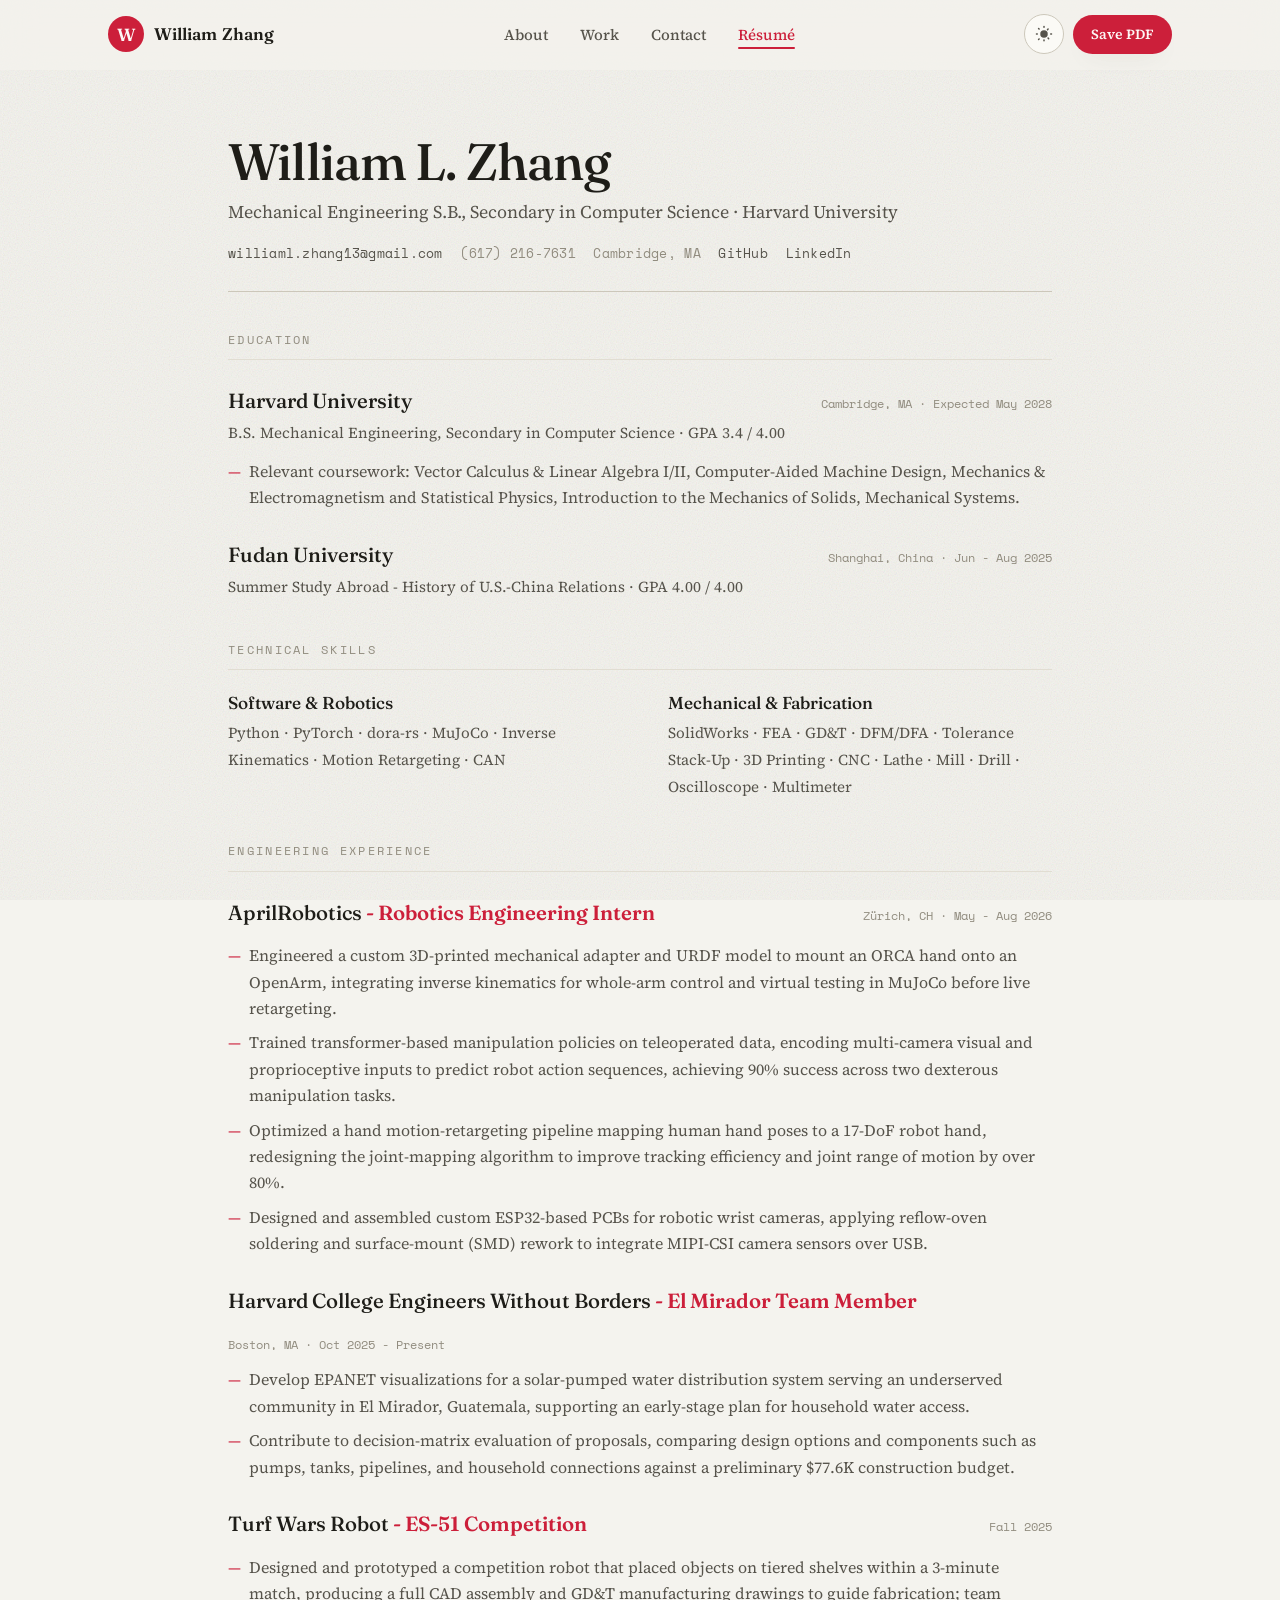
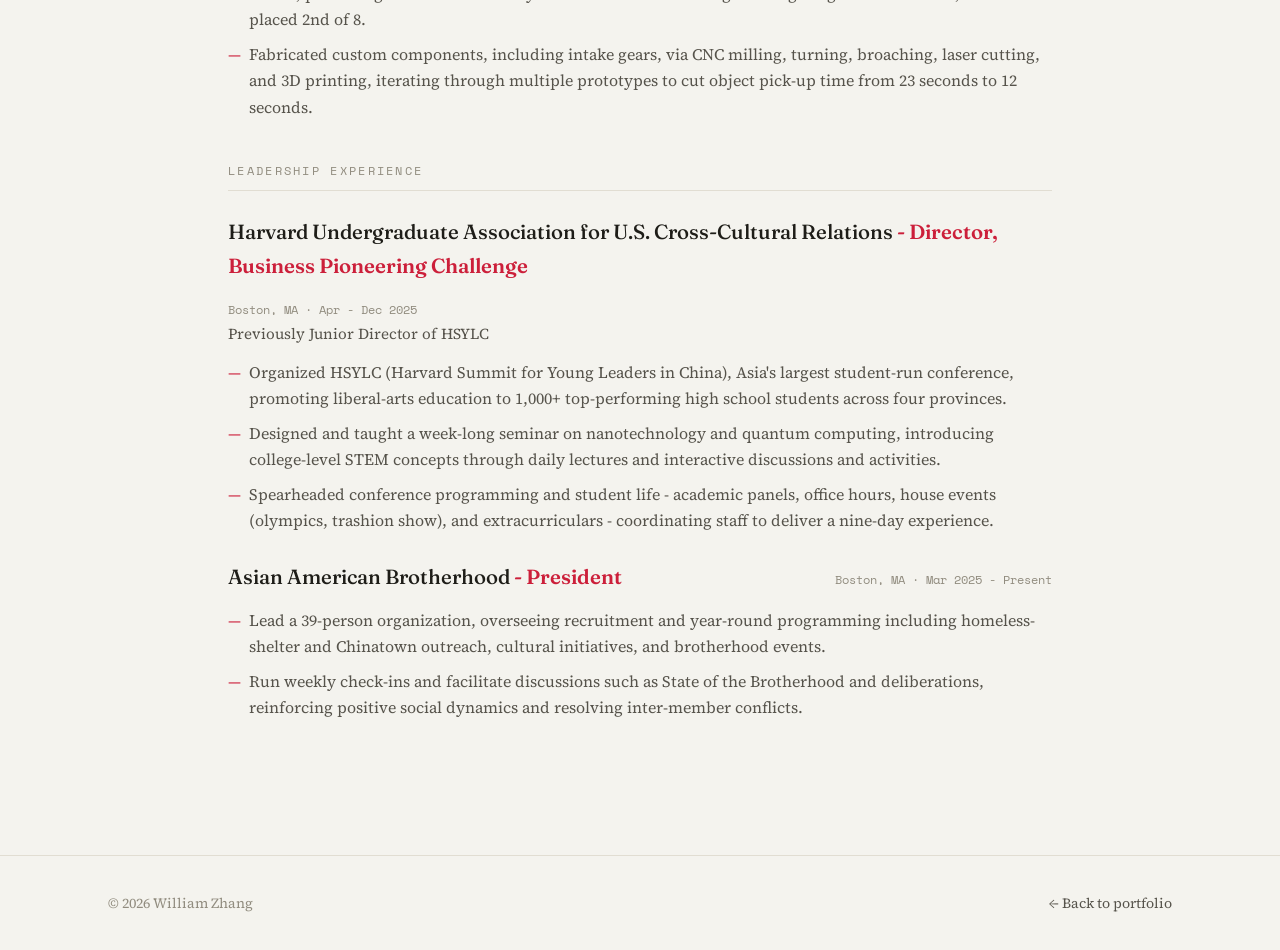
==== resume.html @ bbfdb45e "Publish portfolio site" ====
<!DOCTYPE html>
<html lang="en">
<head>
  <meta charset="UTF-8" />
  <meta name="viewport" content="width=device-width, initial-scale=1.0" />
  <title>William Zhang - Résumé</title>
  <meta name="description" content="Résumé of William Zhang - mechanical engineer working across robotics, electronics, software, and mechanical design." />

  <link rel="preconnect" href="https://fonts.googleapis.com" />
  <link rel="preconnect" href="https://fonts.gstatic.com" crossorigin />
  <link href="https://fonts.googleapis.com/css2?family=Fraunces:ital,opsz,wght@0,9..144,400;0,9..144,500;0,9..144,600;1,9..144,400;1,9..144,500&family=Source+Serif+4:ital,opsz,wght@0,8..60,400;0,8..60,500;0,8..60,600;0,8..60,700;1,8..60,400;1,8..60,500&family=Space+Mono:wght@400;700&display=swap" rel="stylesheet" />

  <link rel="stylesheet" href="styles.css" />
</head>
<body>
  <div class="grain" aria-hidden="true"></div>

  <!-- ===================== NAV ===================== -->
  <header class="nav" id="nav">
    <div class="nav__inner">
      <a href="index.html" class="nav__brand">
        <span class="nav__brand-mark">W</span>
        <span class="nav__brand-name">William Zhang</span>
      </a>

      <nav class="nav__links" id="navLinks" aria-label="Primary">
        <a href="index.html#about" class="nav__link">About</a>
        <a href="index.html#work" class="nav__link">Work</a>
        <a href="index.html#contact" class="nav__link">Contact</a>
        <a href="resume.html" class="nav__link is-active">Résumé</a>
      </nav>

      <div class="nav__actions">
        <button class="theme-toggle" id="themeToggle" aria-label="Toggle color theme" title="Toggle theme">
          <svg class="theme-toggle__sun" viewBox="0 0 24 24" width="18" height="18" aria-hidden="true"><path fill="currentColor" d="M12 17a5 5 0 1 0 0-10 5 5 0 0 0 0 10Zm0 2a1 1 0 0 1 1 1v1a1 1 0 1 1-2 0v-1a1 1 0 0 1 1-1Zm0-18a1 1 0 0 1 1 1v1a1 1 0 1 1-2 0V2a1 1 0 0 1 1-1Zm11 11a1 1 0 0 1-1 1h-1a1 1 0 1 1 0-2h1a1 1 0 0 1 1 1ZM4 12a1 1 0 0 1-1 1H2a1 1 0 1 1 0-2h1a1 1 0 0 1 1 1Zm14.95 6.95a1 1 0 0 1-1.41 0l-.71-.71a1 1 0 1 1 1.41-1.41l.71.71a1 1 0 0 1 0 1.41ZM6.16 6.16a1 1 0 0 1-1.41 0l-.71-.71a1 1 0 0 1 1.41-1.41l.71.71a1 1 0 0 1 0 1.41Zm12.02-1.41a1 1 0 0 1 0 1.41l-.71.71a1 1 0 1 1-1.41-1.41l.71-.71a1 1 0 0 1 1.41 0ZM6.16 17.84a1 1 0 0 1 0 1.41l-.71.71a1 1 0 0 1-1.41-1.41l.71-.71a1 1 0 0 1 1.41 0Z"/></svg>
          <svg class="theme-toggle__moon" viewBox="0 0 24 24" width="18" height="18" aria-hidden="true"><path fill="currentColor" d="M21 12.79A9 9 0 1 1 11.21 3 7 7 0 0 0 21 12.79Z"/></svg>
        </button>
        <button class="btn btn--sm btn--print" onclick="window.print()">Save PDF</button>
        <button class="nav__burger" id="navBurger" aria-label="Open menu" aria-expanded="false">
          <span></span><span></span><span></span>
        </button>
      </div>
    </div>
  </header>

  <main class="resume-page">
    <div class="container">
      <!-- Header -->
      <header class="resume__head">
        <h1 class="resume__name">William L. Zhang</h1>
        <p class="resume__role">Mechanical Engineering S.B., Secondary in Computer Science · Harvard University</p>
        <p class="resume__contact">
          <a href="mailto:williaml.zhang13@gmail.com">williaml.zhang13@gmail.com</a>
          <span>(617) 216-7631</span>
          <span>Cambridge, MA</span>
          <a href="https://github.com/fireatwill13" target="_blank" rel="noopener">GitHub</a>
          <a href="https://www.linkedin.com/in/william-zhang-2a6191318/" target="_blank" rel="noopener">LinkedIn</a>
        </p>
      </header>

      <!-- Education -->
      <section class="resume__block">
        <h2>Education</h2>
        <div class="resume__entry">
          <div class="resume__entry-head">
            <span class="resume__entry-title">Harvard University</span>
            <span class="resume__when">Cambridge, MA · Expected May 2028</span>
          </div>
          <p class="resume__entry-sub">B.S. Mechanical Engineering, Secondary in Computer Science · GPA 3.4 / 4.00</p>
          <ul>
            <li>Relevant coursework: Vector Calculus &amp; Linear Algebra I/II, Computer-Aided Machine Design, Mechanics &amp; Electromagnetism and Statistical Physics, Introduction to the Mechanics of Solids, Mechanical Systems.</li>
          </ul>
        </div>
        <div class="resume__entry">
          <div class="resume__entry-head">
            <span class="resume__entry-title">Fudan University</span>
            <span class="resume__when">Shanghai, China · Jun - Aug 2025</span>
          </div>
          <p class="resume__entry-sub">Summer Study Abroad - History of U.S.-China Relations · GPA 4.00 / 4.00</p>
        </div>
      </section>

      <!-- Technical Skills -->
      <section class="resume__block">
        <h2>Technical Skills</h2>
        <div class="resume__skills">
          <div class="resume__skill">
            <h3>Software &amp; Robotics</h3>
            <p>Python · PyTorch · dora-rs · MuJoCo · Inverse Kinematics · Motion Retargeting · CAN</p>
          </div>
          <div class="resume__skill">
            <h3>Mechanical &amp; Fabrication</h3>
            <p>SolidWorks · FEA · GD&amp;T · DFM/DFA · Tolerance Stack-Up · 3D Printing · CNC · Lathe · Mill · Drill · Oscilloscope · Multimeter</p>
          </div>
        </div>
      </section>

      <!-- Engineering Experience -->
      <section class="resume__block">
        <h2>Engineering Experience</h2>
        <div class="resume__entry">
          <div class="resume__entry-head">
            <span class="resume__entry-title">AprilRobotics <span class="resume__entry-org">- Robotics Engineering Intern</span></span>
            <span class="resume__when">Zürich, CH · May - Aug 2026</span>
          </div>
          <ul>
            <li>Engineered a custom 3D-printed mechanical adapter and URDF model to mount an ORCA hand onto an OpenArm, integrating inverse kinematics for whole-arm control and virtual testing in MuJoCo before live retargeting.</li>
            <li>Trained transformer-based manipulation policies on teleoperated data, encoding multi-camera visual and proprioceptive inputs to predict robot action sequences, achieving 90% success across two dexterous manipulation tasks.</li>
            <li>Optimized a hand motion-retargeting pipeline mapping human hand poses to a 17-DoF robot hand, redesigning the joint-mapping algorithm to improve tracking efficiency and joint range of motion by over 80%.</li>
            <li>Designed and assembled custom ESP32-based PCBs for robotic wrist cameras, applying reflow-oven soldering and surface-mount (SMD) rework to integrate MIPI-CSI camera sensors over USB.</li>
          </ul>
        </div>
        <div class="resume__entry">
          <div class="resume__entry-head">
            <span class="resume__entry-title">Harvard College Engineers Without Borders <span class="resume__entry-org">- El Mirador Team Member</span></span>
            <span class="resume__when">Boston, MA · Oct 2025 - Present</span>
          </div>
          <ul>
            <li>Develop EPANET visualizations for a solar-pumped water distribution system serving an underserved community in El Mirador, Guatemala, supporting an early-stage plan for household water access.</li>
            <li>Contribute to decision-matrix evaluation of proposals, comparing design options and components such as pumps, tanks, pipelines, and household connections against a preliminary $77.6K construction budget.</li>
          </ul>
        </div>
        <div class="resume__entry">
          <div class="resume__entry-head">
            <span class="resume__entry-title">Turf Wars Robot <span class="resume__entry-org">- ES-51 Competition</span></span>
            <span class="resume__when">Fall 2025</span>
          </div>
          <ul>
            <li>Designed and prototyped a competition robot that placed objects on tiered shelves within a 3-minute match, producing a full CAD assembly and GD&amp;T manufacturing drawings to guide fabrication; team placed 2nd of 8.</li>
            <li>Fabricated custom components, including intake gears, via CNC milling, turning, broaching, laser cutting, and 3D printing, iterating through multiple prototypes to cut object pick-up time from 23 seconds to 12 seconds.</li>
          </ul>
        </div>
      </section>

      <!-- Leadership Experience -->
      <section class="resume__block">
        <h2>Leadership Experience</h2>
        <div class="resume__entry">
          <div class="resume__entry-head">
            <span class="resume__entry-title">Harvard Undergraduate Association for U.S. Cross-Cultural Relations <span class="resume__entry-org">- Director, Business Pioneering Challenge</span></span>
            <span class="resume__when">Boston, MA · Apr - Dec 2025</span>
          </div>
          <p class="resume__entry-sub">Previously Junior Director of HSYLC</p>
          <ul>
            <li>Organized HSYLC (Harvard Summit for Young Leaders in China), Asia's largest student-run conference, promoting liberal-arts education to 1,000+ top-performing high school students across four provinces.</li>
            <li>Designed and taught a week-long seminar on nanotechnology and quantum computing, introducing college-level STEM concepts through daily lectures and interactive discussions and activities.</li>
            <li>Spearheaded conference programming and student life - academic panels, office hours, house events (olympics, trashion show), and extracurriculars - coordinating staff to deliver a nine-day experience.</li>
          </ul>
        </div>
        <div class="resume__entry">
          <div class="resume__entry-head">
            <span class="resume__entry-title">Asian American Brotherhood <span class="resume__entry-org">- President</span></span>
            <span class="resume__when">Boston, MA · Mar 2025 - Present</span>
          </div>
          <ul>
            <li>Lead a 39-person organization, overseeing recruitment and year-round programming including homeless-shelter and Chinatown outreach, cultural initiatives, and brotherhood events.</li>
            <li>Run weekly check-ins and facilitate discussions such as State of the Brotherhood and deliberations, reinforcing positive social dynamics and resolving inter-member conflicts.</li>
          </ul>
        </div>
      </section>
    </div>
  </main>

  <footer class="footer">
    <div class="container footer__inner">
      <span>© <span id="year">2026</span> William Zhang</span>
      <a href="index.html" class="footer__top">← Back to portfolio</a>
    </div>
  </footer>

  <script src="script.js"></script>
</body>
</html>
---- styles.css ----
/* =========================================================
   William Zhang — Portfolio
   Warm editorial redesign.
   Palette: :root (light/paper, default) + [data-theme="dark"].
   Fonts: Fraunces (display) · Source Serif 4 (body) · Space Mono (labels)
   ========================================================= */

:root {
  /* Palette — light (neutral paper + muted forest accent, default) */
  --bg:            #f4f3ee;
  --bg-alt:        #ebe9e1;
  --surface:       #fbfaf6;
  --surface-2:     #efece4;
  --border:        #e1ddd2;
  --border-strong: #ccc7ba;
  --text:          #1e1d18;
  --text-muted:    #56534b;
  --text-dim:      #918c7f;
  --accent:        #cc1f3a; /* crimson red */
  --accent-soft:   #e2a8b1;
  --accent-2:      #86203a; /* deep oxblood (used sparingly) */
  --accent-3:      #b8586b; /* dusty rose (rarely used) */
  --accent-ink:    #fdf6f5;
  --shadow:        0 26px 60px -28px rgba(45, 42, 30, .28);
  --shadow-sm:     0 10px 26px -16px rgba(45, 42, 30, .22);

  --font-display: "Fraunces", Georgia, "Times New Roman", serif;
  --font-hero:    "Instrument Serif", Georgia, "Times New Roman", serif;
  /* Body text — a clean academic serif (was Inter). Named --font-sans for legacy. */
  --font-sans:    "Source Serif 4", Georgia, "Times New Roman", serif;
  --font-mono:    "Space Mono", ui-monospace, SFMono-Regular, Menlo, monospace;

  --container: 1120px;
  --radius: 18px;
  --radius-sm: 12px;
  --nav-h: 70px;
  --ease: cubic-bezier(.2, .7, .2, 1);
}

[data-theme="dark"] {
  --bg:            #14140f;
  --bg-alt:        #1a1a14;
  --surface:       #1f1f18;
  --surface-2:     #26261e;
  --border:        #33322a;
  --border-strong: #47463a;
  --text:          #ecebe1;
  --text-muted:    #aca99a;
  --text-dim:      #7c7a6c;
  --accent:        #ef5a6e; /* soft crimson red */
  --accent-soft:   #5a2530;
  --accent-2:      #d15870;
  --accent-3:      #c78794;
  --accent-ink:    #2a0d13;
  --shadow:        0 26px 60px -28px rgba(0, 0, 0, .6);
  --shadow-sm:     0 10px 26px -16px rgba(0, 0, 0, .5);
}

/* ---------- Reset / base ---------- */
*, *::before, *::after { box-sizing: border-box; }

html {
  scroll-behavior: smooth;
  scroll-padding-top: calc(var(--nav-h) + 20px);
}

body {
  margin: 0;
  font-family: var(--font-sans);
  background: var(--bg);
  color: var(--text);
  line-height: 1.65;
  -webkit-font-smoothing: antialiased;
  text-rendering: optimizeLegibility;
  transition: background .5s ease, color .5s ease;
  overflow-x: hidden;
}

h1, h2, h3 { margin: 0; line-height: 1.08; font-weight: 500; }
p { margin: 0; }
a { color: inherit; text-decoration: none; }
img { max-width: 100%; display: block; }
ul { margin: 0; padding: 0; list-style: none; }
em { font-style: italic; }

.container {
  width: 100%;
  max-width: var(--container);
  margin-inline: auto;
  padding-inline: 28px;
}

/* Paper grain overlay */
.grain {
  position: fixed;
  inset: 0;
  z-index: 1;
  pointer-events: none;
  opacity: .35;
  mix-blend-mode: multiply;
  background-image: url("data:image/svg+xml,%3Csvg xmlns='http://www.w3.org/2000/svg' width='140' height='140'%3E%3Cfilter id='n'%3E%3CfeTurbulence type='fractalNoise' baseFrequency='0.85' numOctaves='2' stitchTiles='stitch'/%3E%3C/filter%3E%3Crect width='100%25' height='100%25' filter='url(%23n)' opacity='0.5'/%3E%3C/svg%3E");
}
[data-theme="dark"] .grain { mix-blend-mode: screen; opacity: .06; }

/* Scroll progress bar */
.scroll-progress {
  position: fixed;
  top: 0; left: 0;
  height: 3px;
  width: 0%;
  z-index: 200;
  background: var(--accent);
  opacity: .8;
  transition: width .1s linear;
}

/* ---------- Buttons ---------- */
.btn {
  display: inline-flex;
  align-items: center;
  gap: .5rem;
  padding: .85rem 1.5rem;
  border-radius: 999px;
  font-family: var(--font-sans);
  font-weight: 600;
  font-size: .95rem;
  background: var(--accent);
  color: var(--accent-ink);
  border: 1px solid transparent;
  cursor: pointer;
  transition: transform .2s var(--ease), box-shadow .2s var(--ease), background .2s ease;
  box-shadow: var(--shadow-sm);
}
.btn:hover { transform: translateY(-3px); box-shadow: var(--shadow); }
.btn--ghost {
  background: transparent;
  color: var(--text);
  border-color: var(--border-strong);
  box-shadow: none;
}
.btn--ghost:hover { border-color: var(--accent); color: var(--accent); background: color-mix(in srgb, var(--accent) 8%, transparent); }
.btn--sm { padding: .55rem 1.05rem; font-size: .875rem; }
.btn--lg { padding: 1rem 1.9rem; font-size: 1.05rem; }

/* ---------- Nav ---------- */
.nav {
  position: fixed;
  inset: 0 0 auto 0;
  height: var(--nav-h);
  z-index: 100;
  display: flex;
  align-items: center;
  background: color-mix(in srgb, var(--bg) 78%, transparent);
  backdrop-filter: saturate(150%) blur(16px);
  -webkit-backdrop-filter: saturate(150%) blur(16px);
  border-bottom: 1px solid transparent;
  transition: border-color .3s ease, background .3s ease;
}
.nav.is-scrolled { border-bottom-color: var(--border); }
.nav__inner {
  width: 100%;
  max-width: var(--container);
  margin-inline: auto;
  padding-inline: 28px;
  display: flex;
  align-items: center;
  justify-content: space-between;
  gap: 1rem;
}
.nav__brand { display: inline-flex; align-items: center; gap: .65rem; font-weight: 600; }
.nav__brand-mark {
  display: grid;
  place-items: center;
  width: 36px; height: 36px;
  border-radius: 50%;
  background: var(--accent);
  color: var(--accent-ink);
  font-family: var(--font-display);
  font-size: 1.1rem;
  font-weight: 600;
}
.nav__brand-name { font-family: var(--font-display); font-size: 1.05rem; letter-spacing: .01em; }

.nav__links { display: flex; gap: .2rem; }
.nav__link {
  position: relative;
  padding: .5rem .9rem;
  border-radius: 8px;
  color: var(--text-muted);
  font-size: .95rem;
  font-weight: 500;
  transition: color .2s ease;
}
.nav__link::after {
  content: "";
  position: absolute;
  left: .9rem; right: .9rem; bottom: .35rem;
  height: 2px;
  background: var(--accent);
  border-radius: 2px;
  transform: scaleX(0);
  transform-origin: left;
  transition: transform .25s var(--ease);
}
.nav__link:hover { color: var(--text); }
.nav__link.is-active { color: var(--accent); }
.nav__link.is-active::after { transform: scaleX(1); }

.nav__actions { display: flex; align-items: center; gap: .6rem; }
.theme-toggle {
  display: grid;
  place-items: center;
  width: 40px; height: 40px;
  border-radius: 50%;
  border: 1px solid var(--border-strong);
  background: var(--surface);
  color: var(--text-muted);
  cursor: pointer;
  transition: color .2s ease, border-color .2s ease, transform .3s var(--ease);
}
.theme-toggle:hover { color: var(--accent); border-color: var(--accent); transform: rotate(-12deg); }
.theme-toggle__moon { display: none; }
[data-theme="dark"] .theme-toggle__sun { display: none; }
[data-theme="dark"] .theme-toggle__moon { display: block; }

.nav__burger {
  display: none;
  flex-direction: column;
  gap: 5px;
  width: 42px; height: 40px;
  padding: 0 10px;
  border: 1px solid var(--border-strong);
  border-radius: 50%;
  background: var(--surface);
  cursor: pointer;
}
.nav__burger span { height: 2px; background: var(--text); border-radius: 2px; transition: transform .25s var(--ease), opacity .2s ease; }
.nav__burger[aria-expanded="true"] span:nth-child(1) { transform: translateY(7px) rotate(45deg); }
.nav__burger[aria-expanded="true"] span:nth-child(2) { opacity: 0; }
.nav__burger[aria-expanded="true"] span:nth-child(3) { transform: translateY(-7px) rotate(-45deg); }

/* ---------- Hero ---------- */
.hero {
  position: relative;
  padding: calc(var(--nav-h) + 70px) 0 70px;
}
.hero::before {
  content: "";
  position: absolute;
  top: 4%; right: -6%;
  width: 46vw; max-width: 620px; aspect-ratio: 1;
  background: radial-gradient(circle, color-mix(in srgb, var(--accent) 12%, transparent), transparent 60%);
  filter: blur(36px);
  z-index: 0;
  pointer-events: none;
}
.hero__inner {
  position: relative;
  z-index: 2;
  display: grid;
  grid-template-columns: 1.15fr .85fr;
  gap: 3.5rem;
  align-items: center;
}
.hero__text { max-width: 640px; }
.hero__eyebrow {
  display: inline-flex;
  align-items: center;
  gap: .55rem;
  font-family: var(--font-mono);
  font-size: .78rem;
  color: var(--text-muted);
  padding: .4rem .85rem;
  border: 1px solid var(--border-strong);
  border-radius: 999px;
  background: var(--surface);
  margin-bottom: 1.7rem;
}
.dot {
  width: 8px; height: 8px; border-radius: 50%;
  background: var(--accent);
}
@keyframes pulse { 0%, 100% { box-shadow: 0 0 0 3px color-mix(in srgb, var(--accent) 22%, transparent); } 50% { box-shadow: 0 0 0 7px color-mix(in srgb, var(--accent) 0%, transparent); } }

.hero__title {
  font-family: var(--font-sans);
  font-weight: 400;
  font-size: clamp(2rem, 4.4vw, 3.2rem);
  line-height: 1.22;
  letter-spacing: -0.005em;
  color: var(--text);
  margin-bottom: 1.6rem;
}
.hero__title .jump {
  display: inline-block;
  opacity: 0;
  animation: letterJump .9s cubic-bezier(.16, 1, .3, 1) forwards;
}
@keyframes letterJump {
  from { opacity: 0; transform: translateY(1.15em); }
  to   { opacity: 1; transform: translateY(0); }
}
/* Typed accent phrase — draws an underline once typing completes */
.grad {
  font-style: italic;
  color: var(--accent);
  background-image: linear-gradient(var(--accent), var(--accent));
  background-repeat: no-repeat;
  background-position: 0 92%;
  background-size: 0% 3px;
  transition: background-size .8s var(--ease) .15s;
}
.hero__title.is-drawn .grad { background-size: 100% 3px; }

.caret {
  display: inline-block;
  width: .5ch;
  height: .95em;
  transform: translateY(.12em);
  margin-left: .04em;
  background: var(--accent);
  border-radius: 2px;
  animation: blink 1.05s steps(1) infinite;
}
.caret.is-typing { animation: none; opacity: 1; }
@keyframes blink { 0%, 50% { opacity: 1; } 50.01%, 100% { opacity: 0; } }

.hero__lead {
  font-size: clamp(1.05rem, 1.5vw, 1.22rem);
  color: var(--text-muted);
  max-width: 560px;
  margin-bottom: 2rem;
}
.hero__cta { display: flex; flex-wrap: wrap; gap: .8rem; margin-bottom: 2.2rem; }
.hero__meta {
  display: flex;
  flex-wrap: wrap;
  gap: .5rem 1.6rem;
  padding-top: 1.7rem;
  border-top: 1px solid var(--border);
  font-family: var(--font-mono);
  font-size: .8rem;
  color: var(--text-dim);
}
.hero__meta strong { color: var(--text-muted); font-weight: 700; }

/* Portrait */
.hero__portrait { position: relative; justify-self: center; width: 100%; max-width: 370px; }
.portrait { margin: 0; position: relative; }
.portrait__img {
  position: relative;
  aspect-ratio: 1 / 1;
  border-radius: 3px;
  border: 1px solid var(--border);
  background: var(--surface-2);
  display: grid;
  place-items: center;
  overflow: hidden;
}
.portrait__img img { width: 100%; height: 100%; object-fit: cover; object-position: center 42%; }
.portrait__hint { font-family: var(--font-mono); font-size: .82rem; color: var(--text-dim); text-align: center; line-height: 1.6; }
.portrait__hint small { font-size: .72rem; opacity: .7; }
.portrait__cap {
  margin-top: .85rem;
  font-family: var(--font-mono);
  font-size: .72rem;
  letter-spacing: .12em;
  text-transform: uppercase;
  color: var(--text-dim);
}

/* Scroll cue */
.hero__scroll {
  position: relative;
  z-index: 2;
  display: inline-flex;
  align-items: center;
  gap: .7rem;
  margin: 3.5rem auto 0;
  width: max-content;
  padding-inline: 28px;
  font-family: var(--font-mono);
  font-size: .74rem;
  letter-spacing: .08em;
  text-transform: uppercase;
  color: var(--text-dim);
  left: 50%;
  transform: translateX(-50%);
}
.hero__scroll-line { position: relative; width: 46px; height: 1px; background: var(--border-strong); overflow: hidden; }
.hero__scroll-line::after {
  content: ""; position: absolute; inset: 0; width: 40%;
  background: var(--accent);
  animation: slide 1.8s var(--ease) infinite;
}
@keyframes slide { 0% { transform: translateX(-120%); } 100% { transform: translateX(280%); } }

/* ---------- Sections ---------- */
.section { position: relative; z-index: 2; padding: 104px 0; }
.section--alt { background: var(--bg-alt); }
.section__head { margin-bottom: 3.4rem; padding-top: 1.5rem; border-top: 1px solid var(--border-strong); }
.section__kicker {
  font-family: var(--font-mono);
  font-size: .72rem;
  letter-spacing: .18em;
  text-transform: uppercase;
  color: var(--text-dim);
  margin-bottom: 1.3rem;
}
.section__title {
  font-family: var(--font-display);
  font-size: clamp(2rem, 4.4vw, 3.2rem);
  font-weight: 500;
  letter-spacing: -0.015em;
  margin-bottom: 1.1rem;
}
.section__title em { font-style: normal; color: inherit; }
.section__sub { color: var(--text-muted); font-size: 1.08rem; max-width: 62ch; }
.intro__philosophy {
  font-family: var(--font-display);
  font-size: clamp(1.05rem, 1.6vw, 1.35rem);
  line-height: 1.55;
  font-weight: 400;
  color: var(--text-muted);
  max-width: 44ch;
  margin: 1.5rem 0 0;
  opacity: 0;
  will-change: opacity, transform;
}

/* ---------- Domains ---------- */
.domains {
  display: grid;
  grid-template-columns: repeat(auto-fit, minmax(230px, 1fr));
  gap: 1.4rem;
}
.domain {
  background: var(--surface);
  border: 1px solid var(--border);
  border-radius: var(--radius);
  padding: 1.7rem;
  transition: transform .3s var(--ease), border-color .3s ease, box-shadow .3s ease;
}
.domain:hover {
  transform: translateY(-7px);
  border-color: var(--accent);
  box-shadow: var(--shadow);
}
.domain__icon {
  display: grid;
  place-items: center;
  width: 50px; height: 50px;
  border-radius: 14px;
  background: color-mix(in srgb, var(--accent) 12%, var(--surface-2));
  color: var(--accent);
  margin-bottom: 1.2rem;
}
/* Give each discipline its own hue */
.domain:nth-child(2) .domain__icon { color: var(--accent-2); background: color-mix(in srgb, var(--accent-2) 12%, var(--surface-2)); }
.domain:nth-child(3) .domain__icon { color: var(--accent-3); background: color-mix(in srgb, var(--accent-3) 12%, var(--surface-2)); }
.domain:nth-child(4) .domain__icon { color: #6366f1; background: color-mix(in srgb, #6366f1 12%, var(--surface-2)); }
.domain__title { font-family: var(--font-display); font-size: 1.2rem; margin-bottom: .55rem; }
.domain__desc { color: var(--text-muted); font-size: .94rem; }

/* ---------- Work grid ---------- */
.work-grid {
  display: grid;
  grid-template-columns: repeat(auto-fill, minmax(330px, 1fr));
  gap: 1.6rem;
}
.card {
  display: flex;
  flex-direction: column;
  background: var(--surface);
  border: 1px solid var(--border);
  border-radius: var(--radius);
  overflow: hidden;
  transition: transform .3s var(--ease), border-color .3s ease, box-shadow .3s ease;
}
.card:hover {
  transform: translateY(-8px) rotate(-.4deg);
  border-color: var(--accent);
  box-shadow: var(--shadow);
}
.card__media {
  position: relative;
  aspect-ratio: 16 / 10;
  border-bottom: 1px solid var(--border);
  background:
    radial-gradient(120% 120% at 0% 0%, color-mix(in srgb, var(--accent) 18%, transparent), transparent 55%),
    var(--surface-2);
}
.card[data-accent="b"] .card__media { background: radial-gradient(120% 120% at 100% 0%, color-mix(in srgb, var(--accent-2) 22%, transparent), transparent 55%), var(--surface-2); }
.card[data-accent="c"] .card__media { background: radial-gradient(120% 120% at 0% 100%, color-mix(in srgb, var(--accent-3) 20%, transparent), transparent 55%), var(--surface-2); }
.card[data-accent="d"] .card__media { background: radial-gradient(120% 120% at 100% 100%, color-mix(in srgb, #6366f1 22%, transparent), transparent 55%), var(--surface-2); }
.card[data-accent="e"] .card__media { background: radial-gradient(120% 120% at 50% 0%, color-mix(in srgb, #ec4899 20%, transparent), transparent 55%), var(--surface-2); }
.card__placeholder { position: absolute; inset: 0; display: grid; place-items: center; }
.card__placeholder-text {
  font-family: var(--font-mono);
  font-size: .76rem;
  color: var(--text-dim);
  border: 1px dashed var(--border-strong);
  padding: .4rem .8rem;
  border-radius: 8px;
  background: color-mix(in srgb, var(--surface) 60%, transparent);
}
.card__index {
  position: absolute; top: 13px; left: 15px;
  font-family: var(--font-mono);
  font-size: .8rem;
  color: var(--text-muted);
  background: color-mix(in srgb, var(--surface) 75%, transparent);
  padding: .15rem .55rem;
  border-radius: 6px;
  backdrop-filter: blur(4px);
}
.card__body { padding: 1.6rem; display: flex; flex-direction: column; flex: 1; }
.card__category { font-family: var(--font-mono); font-size: .74rem; color: var(--accent); margin-bottom: .6rem; }
.card__title { font-family: var(--font-display); font-size: 1.35rem; margin-bottom: .65rem; }
.card__desc { color: var(--text-muted); font-size: .95rem; margin-bottom: 1.1rem; }
.tags { display: flex; flex-wrap: wrap; gap: .4rem; margin-bottom: 1.3rem; }
.tags li {
  font-family: var(--font-mono);
  font-size: .72rem;
  color: var(--text-muted);
  padding: .25rem .6rem;
  border: 1px solid var(--border);
  border-radius: 6px;
}
.card__link { margin-top: auto; font-weight: 600; font-size: .9rem; color: var(--accent); display: inline-flex; gap: .4rem; transition: gap .2s ease; }
.card__link:hover { gap: .7rem; }

/* ---------- About ---------- */
.about { display: grid; grid-template-columns: 1.5fr 1fr; gap: 3.5rem; align-items: start; }
.about__text .section__title { margin-bottom: 1.5rem; }
.about__text p { color: var(--text-muted); margin-bottom: 1.15rem; font-size: 1.05rem; }
.about__text .btn { margin-top: .7rem; }
.about__side { display: flex; flex-direction: column; gap: 1rem; }
.about__card {
  background: linear-gradient(140deg, var(--accent), var(--accent-2));
  color: var(--accent-ink);
  border-radius: var(--radius);
  padding: 1.5rem 1.6rem;
  box-shadow: var(--shadow-sm);
}
.about__card-label { font-family: var(--font-mono); font-size: .74rem; text-transform: uppercase; letter-spacing: .06em; opacity: .85; margin-bottom: .8rem; }
.about__interests { display: flex; flex-direction: column; gap: .5rem; font-family: var(--font-display); font-size: 1.15rem; }
.fact {
  display: flex; flex-direction: column;
  padding: 1rem 1.3rem;
  background: var(--surface);
  border: 1px solid var(--border);
  border-radius: var(--radius-sm);
}
.fact__label { font-family: var(--font-mono); font-size: .72rem; color: var(--text-dim); text-transform: uppercase; letter-spacing: .05em; margin-bottom: .25rem; }
.fact__value { font-weight: 500; }

/* ---------- Skills ---------- */
.skills { display: grid; grid-template-columns: repeat(auto-fit, minmax(220px, 1fr)); gap: 1.4rem; }
.skill-col { background: var(--surface); border: 1px solid var(--border); border-radius: var(--radius); padding: 1.6rem; transition: transform .3s var(--ease), box-shadow .3s ease; }
.skill-col:hover { transform: translateY(-4px); box-shadow: var(--shadow-sm); }
.skill-col__title { font-family: var(--font-display); font-size: 1.15rem; margin-bottom: 1rem; }
.skill-list li { padding: .55rem 0; color: var(--text-muted); font-size: .93rem; border-bottom: 1px solid var(--border); display: flex; align-items: center; gap: .6rem; }
.skill-list li::before { content: ""; width: 6px; height: 6px; border-radius: 2px; background: var(--accent); flex: none; }
.skill-list li:last-child { border-bottom: none; }

/* ---------- Contact ---------- */
.contact-section::before {
  content: "";
  position: absolute;
  left: 50%; top: 20%;
  transform: translateX(-50%);
  width: 60vw; max-width: 700px; aspect-ratio: 2;
  background: radial-gradient(ellipse, color-mix(in srgb, var(--accent) 14%, transparent), transparent 65%);
  filter: blur(20px);
  z-index: -1;
  pointer-events: none;
}
.contact { display: flex; flex-wrap: wrap; align-items: center; justify-content: space-between; gap: 2.5rem; }
.contact__lead { color: var(--text-muted); max-width: 460px; margin-top: 1.1rem; font-size: 1.05rem; }
.contact__actions { display: flex; flex-direction: column; align-items: flex-start; gap: 1.3rem; }
.contact__socials { display: flex; gap: 1.5rem; }
.contact__social { color: var(--text-muted); font-weight: 500; position: relative; transition: color .2s ease; }
.contact__social::after { content: ""; position: absolute; left: 0; bottom: -3px; width: 100%; height: 1px; background: var(--accent); transform: scaleX(0); transform-origin: left; transition: transform .25s var(--ease); }
.contact__social:hover { color: var(--accent); }
.contact__social:hover::after { transform: scaleX(1); }

/* ---------- Footer ---------- */
.footer { position: relative; z-index: 2; border-top: 1px solid var(--border); padding: 2.2rem 0; }
.footer__inner { display: flex; justify-content: space-between; align-items: center; flex-wrap: wrap; gap: 1rem; color: var(--text-dim); font-size: .88rem; }
.footer__top { color: var(--text-muted); }
.footer__top:hover { color: var(--accent); }

/* ---------- Reveal on scroll ---------- */
.reveal {
  opacity: 0;
  transform: translateY(30px);
  transition: opacity .75s var(--ease), transform .75s var(--ease);
  transition-delay: var(--delay, 0ms);
  will-change: opacity, transform;
}
.reveal[data-reveal="left"]  { transform: translateX(-44px); }
.reveal[data-reveal="right"] { transform: translateX(44px); }
.reveal[data-reveal="scale"] { transform: scale(.92); }
.reveal.is-visible { opacity: 1; transform: none; }

/* ============================================================
   Editorial layout (v2) — ruled lists instead of card grids
   ============================================================ */

/* What I do — disciplines as ruled rows */
.disciplines { border-top: 1px solid var(--border); }
.discipline {
  display: grid;
  grid-template-columns: minmax(0, 5fr) 7fr;
  gap: 1.4rem 3rem;
  padding: 1.8rem 0;
  border-bottom: 1px solid var(--border);
  align-items: baseline;
  transition: padding-left .35s var(--ease);
}
.discipline:hover { padding-left: .8rem; }
.discipline__lead { display: flex; align-items: baseline; gap: 1rem; }
.discipline__no { font-family: var(--font-mono); font-size: .8rem; color: var(--accent); }
.discipline:nth-child(2) .discipline__no { color: var(--accent-2); }
.discipline:nth-child(3) .discipline__no { color: var(--accent-3); }
.discipline:nth-child(4) .discipline__no { color: #6366f1; }
.discipline__title { font-family: var(--font-display); font-size: 1.45rem; font-weight: 500; }
.discipline__desc { color: var(--text-muted); font-size: 1.02rem; }

/* Selected work — numbered index */
.index { list-style: none; margin: 0; padding: 0; border-top: 1px solid var(--border-strong); }
.index__item { border-bottom: 1px solid var(--border); transition: border-color .25s ease; }
.index__row {
  display: grid;
  grid-template-columns: 3.2rem 1fr auto 1.5rem;
  align-items: center;
  gap: 1.5rem;
  width: 100%;
  padding: 1.7rem 0;
  text-align: left;
  background: none;
  border: 0;
  color: inherit;
  font: inherit;
  cursor: pointer;
  transition: padding-left .35s var(--ease);
}
.index__num { font-family: var(--font-mono); font-size: .82rem; color: var(--text-dim); }
.index__body { display: flex; flex-direction: column; gap: .35rem; min-width: 0; }
.index__title {
  font-family: var(--font-display);
  font-size: clamp(1.35rem, 2.6vw, 2rem);
  font-weight: 500;
  letter-spacing: -0.01em;
  line-height: 1.15;
  transition: color .25s ease;
}
.index__meta { font-family: var(--font-mono); font-size: .74rem; letter-spacing: .03em; color: var(--text-dim); }
.index__year { font-family: var(--font-mono); font-size: .82rem; color: var(--text-dim); }
.index__arrow { justify-self: end; display: inline-flex; align-items: center; color: var(--text-dim); transition: transform .35s var(--ease), color .25s ease; }
.index__row:hover { padding-left: 1.2rem; }
.index__row:hover .index__title { color: var(--accent); }
.index__row:hover .index__arrow { color: var(--accent); }
.index__row[aria-expanded="true"] .index__title { color: var(--accent); }
.index__row[aria-expanded="true"] .index__arrow { transform: rotate(180deg); color: var(--accent); }
.index__item:hover { border-bottom-color: var(--accent); }

/* Expandable project panel */
.index__panel {
  display: grid;
  grid-template-rows: 0fr;
  transition: grid-template-rows .45s var(--ease);
}
.index__panel.is-open { grid-template-rows: 1fr; }
.index__panel-inner { overflow: hidden; opacity: 0; transition: opacity .35s ease; }
.index__panel.is-open .index__panel-inner { opacity: 1; }
.project {
  display: flex;
  flex-wrap: wrap;
  gap: 1.6rem 2.2rem;
  align-items: flex-start;
  padding: .3rem 0 2.4rem;
}
.project__media { flex: 0 1 42%; min-width: 260px; margin: 0; display: flex; flex-direction: column; gap: .6rem; }
.project__media img,
.project__media video { display: block; width: 100%; height: auto; border-radius: 12px; border: 1px solid var(--border); }
.project__media video { background: #000; }
.project__body { flex: 1 1 320px; min-width: 0; }
.project__desc { color: var(--text); font-size: 1.02rem; margin-bottom: 1rem; }
.project__desc:last-child { margin-bottom: 0; }
.project__desc strong { color: var(--text); font-weight: 600; }
.project__list { margin: 0; padding: 0; list-style: none; display: flex; flex-direction: column; gap: .55rem; }
.project__list li { position: relative; padding-left: 1.2rem; color: var(--text); font-size: 1.02rem; line-height: 1.5; }
.project__list li::before { content: "—"; position: absolute; left: 0; color: var(--accent); }
.project__short[hidden], .project__long[hidden] { display: none; }
.project__toggle {
  margin-top: .5rem;
  background: none;
  border: 0;
  padding: 0;
  font-family: var(--font-mono);
  font-size: .72rem;
  letter-spacing: .1em;
  text-transform: uppercase;
  color: var(--accent);
  cursor: pointer;
  transition: opacity .2s ease;
}
.project__toggle:hover { opacity: .65; }
@media (max-width: 560px) {
  .project__media { flex-basis: 100%; max-width: none; }
}

/* Skills — flat ruled groups */
.skills { display: grid; grid-template-columns: repeat(2, 1fr); gap: 0 3.5rem; }
.skill-group { padding: 1.8rem 0; border-top: 1px solid var(--border); }
.skill-group__title { font-family: var(--font-display); font-size: 1.2rem; font-weight: 500; margin-bottom: .6rem; }
.skill-group__list { color: var(--text-muted); font-size: 1rem; line-height: 1.85; }

/* About — flat meta list */
.about__side { display: block; align-self: start; }
.meta-list { border-top: 1px solid var(--border-strong); margin: 0; }
.meta-row {
  display: grid;
  grid-template-columns: minmax(0, 1fr) 1.7fr;
  gap: 1.4rem;
  padding: 1rem 0;
  border-bottom: 1px solid var(--border);
  align-items: baseline;
}
.meta-row dt { font-family: var(--font-mono); font-size: .7rem; text-transform: uppercase; letter-spacing: .12em; color: var(--text-dim); }
.meta-row dd { margin: 0; font-size: 1rem; }

@media (max-width: 720px) {
  .discipline { grid-template-columns: 1fr; gap: .5rem; }
  .index__row { grid-template-columns: 2.2rem 1fr auto; gap: 1rem; }
  .index__arrow { display: none; }
  .skills { grid-template-columns: 1fr; gap: 0; }
  .meta-row { grid-template-columns: 1fr; gap: .2rem; }
}

/* ---------- About prose + pull-quote ---------- */
.about__lead {
  font-family: var(--font-display);
  font-size: clamp(1.3rem, 2.2vw, 1.7rem);
  line-height: 1.42;
  font-weight: 400;
  color: var(--text);
  margin-bottom: 1.5rem;
}
.about__text strong { color: var(--accent); font-weight: 600; }
.about__text a {
  color: var(--accent);
  font-weight: 600;
  text-decoration: underline;
  text-underline-offset: 3px;
  text-decoration-thickness: 1px;
  text-decoration-color: color-mix(in srgb, var(--accent) 45%, transparent);
  transition: text-decoration-color .2s ease;
}
.about__text a:hover { text-decoration-color: var(--accent); }

/* About collage — masonry photo wall */
.collage { columns: 2; column-gap: .5rem; }
.collage__item {
  break-inside: avoid;
  margin: 0 0 .5rem;
  border-radius: 10px;
  overflow: hidden;
  border: 1px solid var(--border);
  background: var(--surface-2);
  cursor: zoom-in;
}
.collage__item img { display: block; width: 100%; height: auto; transition: transform .45s var(--ease); }
.collage__item:hover img { transform: scale(1.045); }
.collage__ph {
  display: grid;
  place-items: center;
  text-align: center;
  padding: .6rem;
  font-family: var(--font-mono);
  font-size: .66rem;
  letter-spacing: .04em;
  color: var(--text-dim);
  line-height: 1.5;
}
.collage__ph small { font-size: .58rem; opacity: .65; }

/* Lightbox (click a collage photo to zoom) */
.lightbox {
  position: fixed;
  inset: 0;
  z-index: 300;
  display: none;
  align-items: center;
  justify-content: center;
  padding: 4vmin;
  background: rgba(12, 11, 8, .9);
  backdrop-filter: blur(6px);
  -webkit-backdrop-filter: blur(6px);
  cursor: zoom-out;
}
.lightbox.is-open { display: flex; }
.lightbox__figure {
  margin: 0;
  display: flex;
  flex-direction: column;
  align-items: center;
  gap: 1.1rem;
  max-width: 92vw;
  max-height: 90vh;
  cursor: zoom-out;
}
.lightbox__img {
  max-width: 92vw;
  max-height: 78vh;
  width: auto; height: auto;
  object-fit: contain;
  border-radius: 4px;
  box-shadow: 0 30px 80px -20px rgba(0, 0, 0, .7);
  cursor: default;
}
.lightbox__caption {
  max-width: 60ch;
  text-align: center;
  color: rgba(255, 255, 255, .82);
  font-family: var(--font-sans);
  font-size: 1rem;
  line-height: 1.5;
  cursor: default;
}
.lightbox__close {
  position: absolute;
  top: 18px; right: 22px;
  width: 44px; height: 44px;
  display: grid; place-items: center;
  border: none;
  border-radius: 50%;
  background: rgba(255, 255, 255, .14);
  color: #fff;
  font-size: 1.7rem;
  line-height: 1;
  cursor: pointer;
  transition: background .2s ease;
}
.lightbox__close:hover { background: rgba(255, 255, 255, .28); }
.pull {
  margin: 1.9rem 0;
  padding: .1rem 0 .1rem 1.5rem;
  border-left: 3px solid var(--accent);
  font-family: var(--font-display);
  font-style: italic;
  font-size: clamp(1.25rem, 2vw, 1.55rem);
  line-height: 1.36;
  color: var(--text);
}

/* ============================================================
   Résumé page
   ============================================================ */
.resume-page { position: relative; z-index: 2; padding: calc(var(--nav-h) + 64px) 0 90px; }
.resume-page .container { max-width: 880px; }

.resume__head { border-bottom: 1px solid var(--border-strong); padding-bottom: 1.7rem; margin-bottom: 2.6rem; }
.resume__name { font-family: var(--font-display); font-size: clamp(2.2rem, 5vw, 3.2rem); font-weight: 500; letter-spacing: -0.02em; }
.resume__role { color: var(--text-muted); font-size: 1.12rem; margin-top: .5rem; }
.resume__contact { font-family: var(--font-mono); font-size: .8rem; color: var(--text-dim); margin-top: 1rem; letter-spacing: .02em; display: flex; flex-wrap: wrap; gap: .4rem 1.1rem; }
.resume__contact a { color: var(--text-muted); }
.resume__contact a:hover { color: var(--accent); }

.resume__block { margin-bottom: 2.8rem; }
.resume__block > h2 {
  font-family: var(--font-mono);
  font-size: .72rem; letter-spacing: .2em; text-transform: uppercase;
  color: var(--text-dim);
  padding-bottom: .8rem; margin-bottom: 1.5rem;
  border-bottom: 1px solid var(--border);
}
.resume__entry { margin-bottom: 1.7rem; }
.resume__entry:last-child { margin-bottom: 0; }
.resume__entry-head { display: flex; justify-content: space-between; gap: 1rem; flex-wrap: wrap; align-items: baseline; }
.resume__entry-title { font-family: var(--font-display); font-size: 1.28rem; font-weight: 500; }
.resume__entry-org { color: var(--accent); font-weight: 600; }
.resume__when { font-family: var(--font-mono); font-size: .76rem; color: var(--text-dim); white-space: nowrap; }
.resume__entry-sub { color: var(--text-muted); font-size: .95rem; margin-top: .15rem; }
.resume__entry ul { margin-top: .8rem; display: flex; flex-direction: column; gap: .5rem; }
.resume__entry li { position: relative; padding-left: 1.3rem; color: var(--text-muted); }
.resume__entry li::before { content: "—"; position: absolute; left: 0; color: var(--accent); }

.resume__skills { display: grid; grid-template-columns: repeat(2, 1fr); gap: 1.6rem 3.5rem; }
.resume__skill h3 { font-family: var(--font-display); font-size: 1.08rem; font-weight: 500; margin-bottom: .35rem; }
.resume__skill p { color: var(--text-muted); font-size: .95rem; line-height: 1.8; }

@media (max-width: 620px) {
  .resume__skills { grid-template-columns: 1fr; }
  .resume__entry-head { flex-direction: column; gap: .15rem; }
}

@media print {
  .nav, .grain, .scroll-progress, .footer, .theme-toggle, .btn--print { display: none !important; }
  html, body { background: #fff !important; color: #000 !important; }
  .resume-page { padding: 0; }
  .resume-page .container { max-width: none; padding: 0; }
  .resume__block > h2, .resume__contact, .resume__when, .resume__entry-sub { color: #444 !important; }
  .resume__entry-org, .resume__entry li::before { color: #000 !important; }
  .resume__entry li, .resume__skill p, .resume__role { color: #222 !important; }
  a { color: #000 !important; text-decoration: none; }
  .resume__block { break-inside: avoid; }
  .resume__entry { break-inside: avoid; }
}

/* ---------- Intro (scroll merge: name centers -> slides left, portrait fades in) ---------- */
.intro { position: relative; height: 120vh; }
.about-body { padding-top: 2rem; }
.intro__pin {
  position: sticky;
  top: 0;
  height: 100vh;
  display: flex;
  align-items: flex-end;
  overflow: hidden;
  padding-bottom: 7vh;
}
.intro__grid {
  display: grid;
  grid-template-columns: 1.05fr .95fr;
  align-items: center;
  gap: 4rem;
  width: 100%;
}
.intro__name {
  font-family: var(--font-sans);
  font-weight: 400;
  font-size: clamp(2.2rem, 5vw, 3.6rem);
  line-height: 1.12;
  letter-spacing: -0.01em;
  color: var(--text);
  width: fit-content;
  position: relative;
  margin: 0;
  will-change: transform;
}
.intro__name .jump { display: inline-block; position: relative; z-index: 1; opacity: 0; animation: letterJump .9s cubic-bezier(.16, 1, .3, 1) forwards; transition: transform .22s cubic-bezier(.22, 1, .36, 1); will-change: transform; }
.intro__name.is-booting .jump { animation-play-state: paused; }

/* Boot screen (0 -> 100%) shown before the hero */
.boot {
  position: fixed;
  inset: 0;
  z-index: 500;
  display: grid;
  place-items: center;
  background: var(--bg);
  transition: opacity .6s ease, visibility .6s ease;
}
.boot.is-done { opacity: 0; visibility: hidden; }
.boot__inner { width: min(320px, 68vw); text-align: center; }
.boot__scene { position: relative; width: 260px; max-width: 82vw; height: 84px; margin: 0 auto 1.8rem; color: var(--accent); }
.botfig { position: absolute; top: 6px; width: 46px; height: 74px; opacity: .92; }
.botfig--l { left: 0; }
.botfig--r { right: 0; transform: scaleX(-1); }
.shot { position: absolute; height: 3px; width: 13px; border-radius: 2px; background: var(--accent); box-shadow: 0 0 7px var(--accent); }
.shot--r { left: 50px; top: 34px; animation: shotR .85s linear infinite; }
.shot--r2 { top: 40px; animation-delay: .42s; }
.shot--l { right: 50px; top: 46px; animation: shotL .85s linear infinite; animation-delay: .2s; }
.shot--l2 { top: 52px; animation-delay: .64s; }
@keyframes shotR { 0% { transform: translateX(0); opacity: 0; } 10% { opacity: 1; } 85% { opacity: 1; } 100% { transform: translateX(160px); opacity: 0; } }
@keyframes shotL { 0% { transform: translateX(0); opacity: 0; } 10% { opacity: 1; } 85% { opacity: 1; } 100% { transform: translateX(-160px); opacity: 0; } }
.boot__label { font-family: var(--font-mono); font-size: .7rem; letter-spacing: .4em; text-transform: uppercase; color: var(--text-dim); margin: 0 0 .8rem; }
.boot__pct { font-family: var(--font-mono); font-size: clamp(2.4rem, 6vw, 3.4rem); font-weight: 700; color: var(--text); margin: 0; }
.boot__bar { margin-top: 1.1rem; height: 2px; width: 100%; background: var(--border); border-radius: 2px; overflow: hidden; }
.boot__fill { display: block; height: 100%; width: 0; background: var(--accent); }

/* Hero "robot" chassis around the name - also bounds how far the letters can flee */
.introbot { position: absolute; inset: -1.5rem -2.1rem -1.4rem; z-index: 0; color: color-mix(in srgb, var(--accent) 62%, transparent); pointer-events: none; animation: botIdle 4.5s ease-in-out infinite; }
.introbot__body {
  position: absolute; inset: 0; border-radius: 4px; opacity: .55;
  background-image:
    linear-gradient(90deg, currentColor 50%, transparent 50%),
    linear-gradient(90deg, currentColor 50%, transparent 50%),
    linear-gradient(0deg, currentColor 50%, transparent 50%),
    linear-gradient(0deg, currentColor 50%, transparent 50%);
  background-size: 16px 1.8px, 16px 1.8px, 1.8px 16px, 1.8px 16px;
  background-position: 0 0, 0 100%, 0 0, 100% 0;
  background-repeat: repeat-x, repeat-x, repeat-y, repeat-y;
  animation: march .6s linear infinite;
}
.introbot__head { position: absolute; left: 50%; top: -1.15rem; transform: translateX(-50%); width: 2.8rem; height: 1.2rem; border: 1.6px solid currentColor; border-bottom: 0; border-radius: 8px 8px 0 0; opacity: .5; }
.introbot__eye { position: absolute; top: -.75rem; width: .34rem; height: .34rem; border-radius: 50%; background: currentColor; opacity: .9; transform-origin: center; animation: botblink 3.4s infinite; }
.introbot__eye--l { left: calc(50% - .52rem); }
.introbot__eye--r { left: calc(50% + .18rem); }
@keyframes march { to { background-position: 16px 0, -16px 100%, 0 -16px, 100% 16px; } }
@keyframes botblink { 0%, 90%, 100% { transform: scaleY(1); } 95% { transform: scaleY(.12); } }
@keyframes botIdle { 0%, 100% { transform: translateY(0) rotate(0deg); } 25% { transform: translateY(-1px) rotate(-.5deg); } 75% { transform: translateY(-1px) rotate(.5deg); } }
.introbot__ant { position: absolute; left: 50%; top: -1.75rem; transform: translateX(-50%); width: 2px; height: .6rem; background: currentColor; opacity: .5; }
.introbot__arm { position: absolute; top: 30%; width: .55rem; height: 40%; border: 1.6px solid currentColor; border-radius: 5px; opacity: .5; }
.introbot__arm--l { left: -1.2rem; }
.introbot__arm--r { right: -1.2rem; }
.introbot__leg { position: absolute; bottom: -1.15rem; width: .55rem; height: 1rem; border: 1.6px solid currentColor; border-top: 0; border-radius: 0 0 5px 5px; opacity: .5; }
.introbot__leg--l { left: 32%; }
.introbot__leg--r { right: 32%; }
@media (max-width: 760px) { .introbot { display: none; } }
.intro__portrait { width: 100%; max-width: 360px; justify-self: center; opacity: 0; will-change: opacity, transform; }

@media (max-width: 760px) {
  .intro { height: auto; }
  .intro__pin { position: static; height: auto; overflow: visible; padding: 16vh 0 6vh; }
  .intro__grid { grid-template-columns: 1fr; gap: 2rem; }
  .intro__name { font-size: clamp(2rem, 9vw, 3rem); }
  .intro__portrait { opacity: 1 !important; transform: none !important; max-width: 260px; justify-self: start; }
  .intro__philosophy { opacity: 1 !important; }
}
@media (prefers-reduced-motion: reduce) {
  .intro { height: auto; }
  .intro__pin { position: static; height: auto; overflow: visible; padding: 14vh 0 6vh; }
  .intro__portrait { opacity: 1 !important; }
  .intro__philosophy { opacity: 1 !important; }
  .intro__name .jump { opacity: 1; animation: none; }
}

/* ---------- Responsive ---------- */
@media (max-width: 900px) {
  .nav__links {
    position: fixed;
    inset: var(--nav-h) 0 auto 0;
    flex-direction: column;
    gap: 0;
    background: var(--bg);
    border-bottom: 1px solid var(--border);
    padding: .5rem 28px 1.4rem;
    transform: translateY(-125%);
    transition: transform .35s var(--ease);
    box-shadow: var(--shadow);
  }
  .nav__links.is-open { transform: translateY(0); }
  .nav__link { padding: .9rem 0; font-size: 1.1rem; border-bottom: 1px solid var(--border); }
  .nav__link::after { display: none; }
  .nav__burger { display: flex; }
  .nav .btn--sm { display: none; }

  .hero__inner { grid-template-columns: 1fr; gap: 2.6rem; }
  .hero__portrait { order: -1; max-width: 280px; justify-self: start; }
  .hero__text { max-width: none; }

  .about { grid-template-columns: 1fr; }
}

@media (max-width: 540px) {
  .container { padding-inline: 20px; }
  .section { padding: 78px 0; }
  .nav__brand-name { display: none; }
}

/* ---------- Reduced motion ---------- */
@media (prefers-reduced-motion: reduce) {
  html { scroll-behavior: auto; }
  *, *::before, *::after { animation: none !important; transition: none !important; }
  .reveal { opacity: 1 !important; transform: none !important; }
  .hero__title.is-drawn .grad, .grad { background-size: 100% 3px; }
  .caret { display: none; }
}
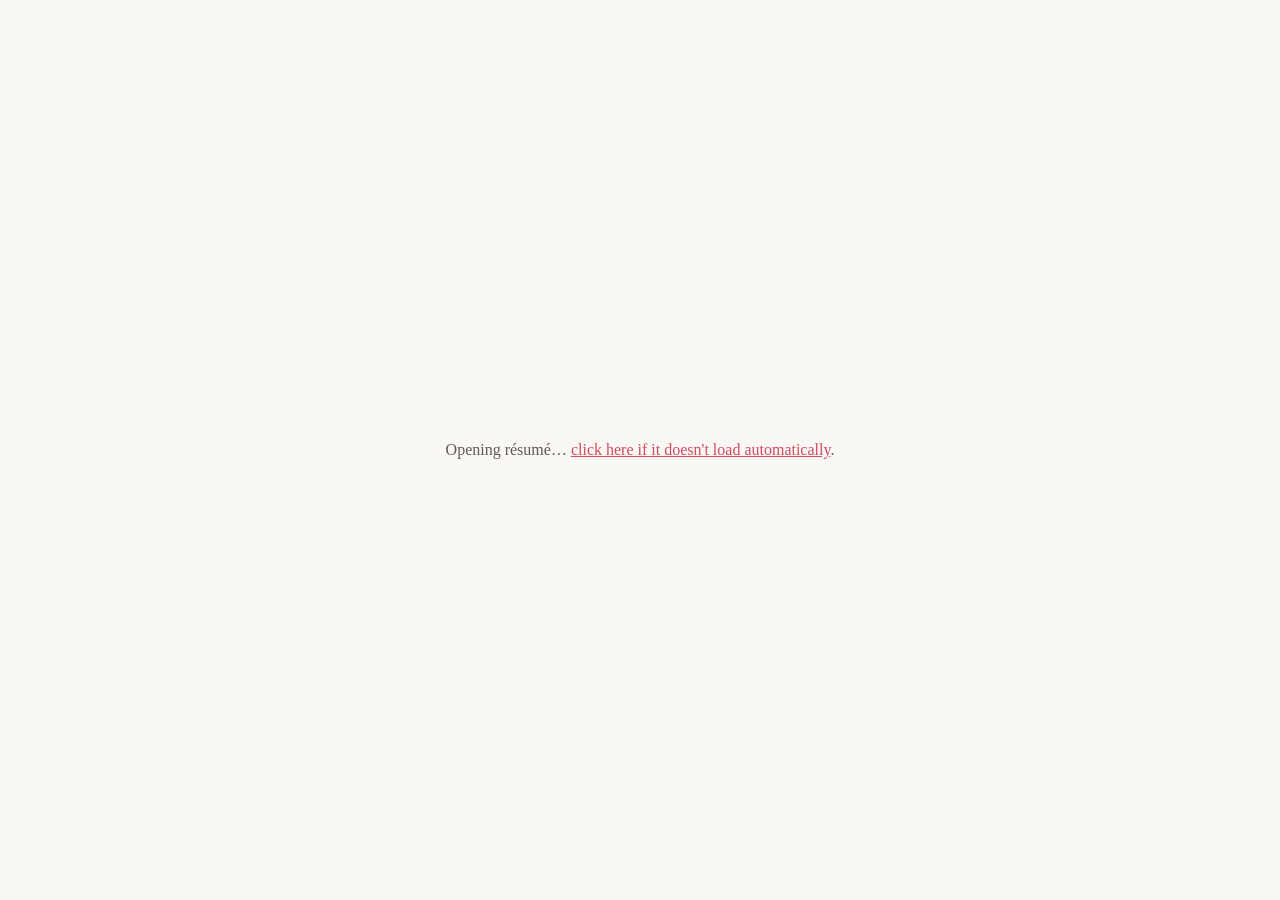
==== commit fe419add: "Track résumé opens via analytics redirect page to the PDF" ====
--- a/resume.html
+++ b/resume.html
@@ -3,171 +3,35 @@
 <head>
   <meta charset="UTF-8" />
   <meta name="viewport" content="width=device-width, initial-scale=1.0" />
+  <meta name="robots" content="noindex" />
   <title>William Zhang - Résumé</title>
-  <meta name="description" content="Résumé of William Zhang - mechanical engineer working across robotics, electronics, software, and mechanical design." />
 
-  <link rel="preconnect" href="https://fonts.googleapis.com" />
-  <link rel="preconnect" href="https://fonts.gstatic.com" crossorigin />
-  <link href="https://fonts.googleapis.com/css2?family=Fraunces:ital,opsz,wght@0,9..144,400;0,9..144,500;0,9..144,600;1,9..144,400;1,9..144,500&family=Source+Serif+4:ital,opsz,wght@0,8..60,400;0,8..60,500;0,8..60,600;0,8..60,700;1,8..60,400;1,8..60,500&family=Space+Mono:wght@400;700&display=swap" rel="stylesheet" />
+  <!-- Cloudflare Web Analytics: records this hop as a résumé view, then we forward to the PDF -->
+  <script defer src='https://static.cloudflareinsights.com/beacon.min.js' data-cf-beacon='{"token": "47d3d2581ac54453b29c00ffcd161c44"}'></script>
+  <script>
+    // Let the analytics beacon load + fire (sendBeacon survives the navigation), then open the PDF.
+    (function () {
+      var PDF = "assets/William_Zhang_Resume.pdf";
+      var go = function () { window.location.replace(PDF); };
+      // Prefer to wait for load (beacon has run by then), with a hard fallback.
+      window.addEventListener("load", function () { setTimeout(go, 250); });
+      setTimeout(go, 900);
+    })();
+  </script>
 
-  <link rel="stylesheet" href="styles.css" />
+  <style>
+    html, body { height: 100%; margin: 0; }
+    body {
+      font-family: Georgia, "Source Serif 4", serif;
+      background: #faf8f4; color: #3a352f;
+      display: grid; place-items: center; text-align: center;
+    }
+    .r { opacity: .8; font-size: 1rem; }
+    .r a { color: #cc1f3a; }
+    @media (prefers-color-scheme: dark) { body { background: #1a1815; color: #d8d2c8; } .r a { color: #ef5a6e; } }
+  </style>
 </head>
 <body>
-  <div class="grain" aria-hidden="true"></div>
-
-  <!-- ===================== NAV ===================== -->
-  <header class="nav" id="nav">
-    <div class="nav__inner">
-      <a href="index.html" class="nav__brand">
-        <span class="nav__brand-mark">W</span>
-        <span class="nav__brand-name">William Zhang</span>
-      </a>
-
-      <nav class="nav__links" id="navLinks" aria-label="Primary">
-        <a href="index.html#about" class="nav__link">About</a>
-        <a href="index.html#work" class="nav__link">Work</a>
-        <a href="index.html#contact" class="nav__link">Contact</a>
-        <a href="resume.html" class="nav__link is-active">Résumé</a>
-      </nav>
-
-      <div class="nav__actions">
-        <button class="theme-toggle" id="themeToggle" aria-label="Toggle color theme" title="Toggle theme">
-          <svg class="theme-toggle__sun" viewBox="0 0 24 24" width="18" height="18" aria-hidden="true"><path fill="currentColor" d="M12 17a5 5 0 1 0 0-10 5 5 0 0 0 0 10Zm0 2a1 1 0 0 1 1 1v1a1 1 0 1 1-2 0v-1a1 1 0 0 1 1-1Zm0-18a1 1 0 0 1 1 1v1a1 1 0 1 1-2 0V2a1 1 0 0 1 1-1Zm11 11a1 1 0 0 1-1 1h-1a1 1 0 1 1 0-2h1a1 1 0 0 1 1 1ZM4 12a1 1 0 0 1-1 1H2a1 1 0 1 1 0-2h1a1 1 0 0 1 1 1Zm14.95 6.95a1 1 0 0 1-1.41 0l-.71-.71a1 1 0 1 1 1.41-1.41l.71.71a1 1 0 0 1 0 1.41ZM6.16 6.16a1 1 0 0 1-1.41 0l-.71-.71a1 1 0 0 1 1.41-1.41l.71.71a1 1 0 0 1 0 1.41Zm12.02-1.41a1 1 0 0 1 0 1.41l-.71.71a1 1 0 1 1-1.41-1.41l.71-.71a1 1 0 0 1 1.41 0ZM6.16 17.84a1 1 0 0 1 0 1.41l-.71.71a1 1 0 0 1-1.41-1.41l.71-.71a1 1 0 0 1 1.41 0Z"/></svg>
-          <svg class="theme-toggle__moon" viewBox="0 0 24 24" width="18" height="18" aria-hidden="true"><path fill="currentColor" d="M21 12.79A9 9 0 1 1 11.21 3 7 7 0 0 0 21 12.79Z"/></svg>
-        </button>
-        <button class="btn btn--sm btn--print" onclick="window.print()">Save PDF</button>
-        <button class="nav__burger" id="navBurger" aria-label="Open menu" aria-expanded="false">
-          <span></span><span></span><span></span>
-        </button>
-      </div>
-    </div>
-  </header>
-
-  <main class="resume-page">
-    <div class="container">
-      <!-- Header -->
-      <header class="resume__head">
-        <h1 class="resume__name">William L. Zhang</h1>
-        <p class="resume__role">Mechanical Engineering S.B., Secondary in Computer Science · Harvard University</p>
-        <p class="resume__contact">
-          <a href="mailto:williaml.zhang13@gmail.com">williaml.zhang13@gmail.com</a>
-          <span>(617) 216-7631</span>
-          <span>Cambridge, MA</span>
-          <a href="https://github.com/fireatwill13" target="_blank" rel="noopener">GitHub</a>
-          <a href="https://www.linkedin.com/in/william-zhang-2a6191318/" target="_blank" rel="noopener">LinkedIn</a>
-        </p>
-      </header>
-
-      <!-- Education -->
-      <section class="resume__block">
-        <h2>Education</h2>
-        <div class="resume__entry">
-          <div class="resume__entry-head">
-            <span class="resume__entry-title">Harvard University</span>
-            <span class="resume__when">Cambridge, MA · Expected May 2028</span>
-          </div>
-          <p class="resume__entry-sub">B.S. Mechanical Engineering, Secondary in Computer Science · GPA 3.4 / 4.00</p>
-          <ul>
-            <li>Relevant coursework: Vector Calculus &amp; Linear Algebra I/II, Computer-Aided Machine Design, Mechanics &amp; Electromagnetism and Statistical Physics, Introduction to the Mechanics of Solids, Mechanical Systems.</li>
-          </ul>
-        </div>
-        <div class="resume__entry">
-          <div class="resume__entry-head">
-            <span class="resume__entry-title">Fudan University</span>
-            <span class="resume__when">Shanghai, China · Jun - Aug 2025</span>
-          </div>
-          <p class="resume__entry-sub">Summer Study Abroad - History of U.S.-China Relations · GPA 4.00 / 4.00</p>
-        </div>
-      </section>
-
-      <!-- Technical Skills -->
-      <section class="resume__block">
-        <h2>Technical Skills</h2>
-        <div class="resume__skills">
-          <div class="resume__skill">
-            <h3>Software &amp; Robotics</h3>
-            <p>Python · PyTorch · dora-rs · MuJoCo · Inverse Kinematics · Motion Retargeting · CAN</p>
-          </div>
-          <div class="resume__skill">
-            <h3>Mechanical &amp; Fabrication</h3>
-            <p>SolidWorks · FEA · GD&amp;T · DFM/DFA · Tolerance Stack-Up · 3D Printing · CNC · Lathe · Mill · Drill · Oscilloscope · Multimeter</p>
-          </div>
-        </div>
-      </section>
-
-      <!-- Engineering Experience -->
-      <section class="resume__block">
-        <h2>Engineering Experience</h2>
-        <div class="resume__entry">
-          <div class="resume__entry-head">
-            <span class="resume__entry-title">AprilRobotics <span class="resume__entry-org">- Robotics Engineering Intern</span></span>
-            <span class="resume__when">Zürich, CH · May - Aug 2026</span>
-          </div>
-          <ul>
-            <li>Engineered a custom 3D-printed mechanical adapter and URDF model to mount an ORCA hand onto an OpenArm, integrating inverse kinematics for whole-arm control and virtual testing in MuJoCo before live retargeting.</li>
-            <li>Trained transformer-based manipulation policies on teleoperated data, encoding multi-camera visual and proprioceptive inputs to predict robot action sequences, achieving 90% success across two dexterous manipulation tasks.</li>
-            <li>Optimized a hand motion-retargeting pipeline mapping human hand poses to a 17-DoF robot hand, redesigning the joint-mapping algorithm to improve tracking efficiency and joint range of motion by over 80%.</li>
-            <li>Designed and assembled custom ESP32-based PCBs for robotic wrist cameras, applying reflow-oven soldering and surface-mount (SMD) rework to integrate MIPI-CSI camera sensors over USB.</li>
-          </ul>
-        </div>
-        <div class="resume__entry">
-          <div class="resume__entry-head">
-            <span class="resume__entry-title">Harvard College Engineers Without Borders <span class="resume__entry-org">- El Mirador Team Member</span></span>
-            <span class="resume__when">Boston, MA · Oct 2025 - Present</span>
-          </div>
-          <ul>
-            <li>Develop EPANET visualizations for a solar-pumped water distribution system serving an underserved community in El Mirador, Guatemala, supporting an early-stage plan for household water access.</li>
-            <li>Contribute to decision-matrix evaluation of proposals, comparing design options and components such as pumps, tanks, pipelines, and household connections against a preliminary $77.6K construction budget.</li>
-          </ul>
-        </div>
-        <div class="resume__entry">
-          <div class="resume__entry-head">
-            <span class="resume__entry-title">Turf Wars Robot <span class="resume__entry-org">- ES-51 Competition</span></span>
-            <span class="resume__when">Fall 2025</span>
-          </div>
-          <ul>
-            <li>Designed and prototyped a competition robot that placed objects on tiered shelves within a 3-minute match, producing a full CAD assembly and GD&amp;T manufacturing drawings to guide fabrication; team placed 2nd of 8.</li>
-            <li>Fabricated custom components, including intake gears, via CNC milling, turning, broaching, laser cutting, and 3D printing, iterating through multiple prototypes to cut object pick-up time from 23 seconds to 12 seconds.</li>
-          </ul>
-        </div>
-      </section>
-
-      <!-- Leadership Experience -->
-      <section class="resume__block">
-        <h2>Leadership Experience</h2>
-        <div class="resume__entry">
-          <div class="resume__entry-head">
-            <span class="resume__entry-title">Harvard Undergraduate Association for U.S. Cross-Cultural Relations <span class="resume__entry-org">- Director, Business Pioneering Challenge</span></span>
-            <span class="resume__when">Boston, MA · Apr - Dec 2025</span>
-          </div>
-          <p class="resume__entry-sub">Previously Junior Director of HSYLC</p>
-          <ul>
-            <li>Organized HSYLC (Harvard Summit for Young Leaders in China), Asia's largest student-run conference, promoting liberal-arts education to 1,000+ top-performing high school students across four provinces.</li>
-            <li>Designed and taught a week-long seminar on nanotechnology and quantum computing, introducing college-level STEM concepts through daily lectures and interactive discussions and activities.</li>
-            <li>Spearheaded conference programming and student life - academic panels, office hours, house events (olympics, trashion show), and extracurriculars - coordinating staff to deliver a nine-day experience.</li>
-          </ul>
-        </div>
-        <div class="resume__entry">
-          <div class="resume__entry-head">
-            <span class="resume__entry-title">Asian American Brotherhood <span class="resume__entry-org">- President</span></span>
-            <span class="resume__when">Boston, MA · Mar 2025 - Present</span>
-          </div>
-          <ul>
-            <li>Lead a 39-person organization, overseeing recruitment and year-round programming including homeless-shelter and Chinatown outreach, cultural initiatives, and brotherhood events.</li>
-            <li>Run weekly check-ins and facilitate discussions such as State of the Brotherhood and deliberations, reinforcing positive social dynamics and resolving inter-member conflicts.</li>
-          </ul>
-        </div>
-      </section>
-    </div>
-  </main>
-
-  <footer class="footer">
-    <div class="container footer__inner">
-      <span>© <span id="year">2026</span> William Zhang</span>
-      <a href="index.html" class="footer__top">← Back to portfolio</a>
-    </div>
-  </footer>
-
-  <script src="script.js"></script>
+  <p class="r">Opening résumé… <a href="assets/William_Zhang_Resume.pdf">click here if it doesn't load automatically</a>.</p>
 </body>
 </html>
